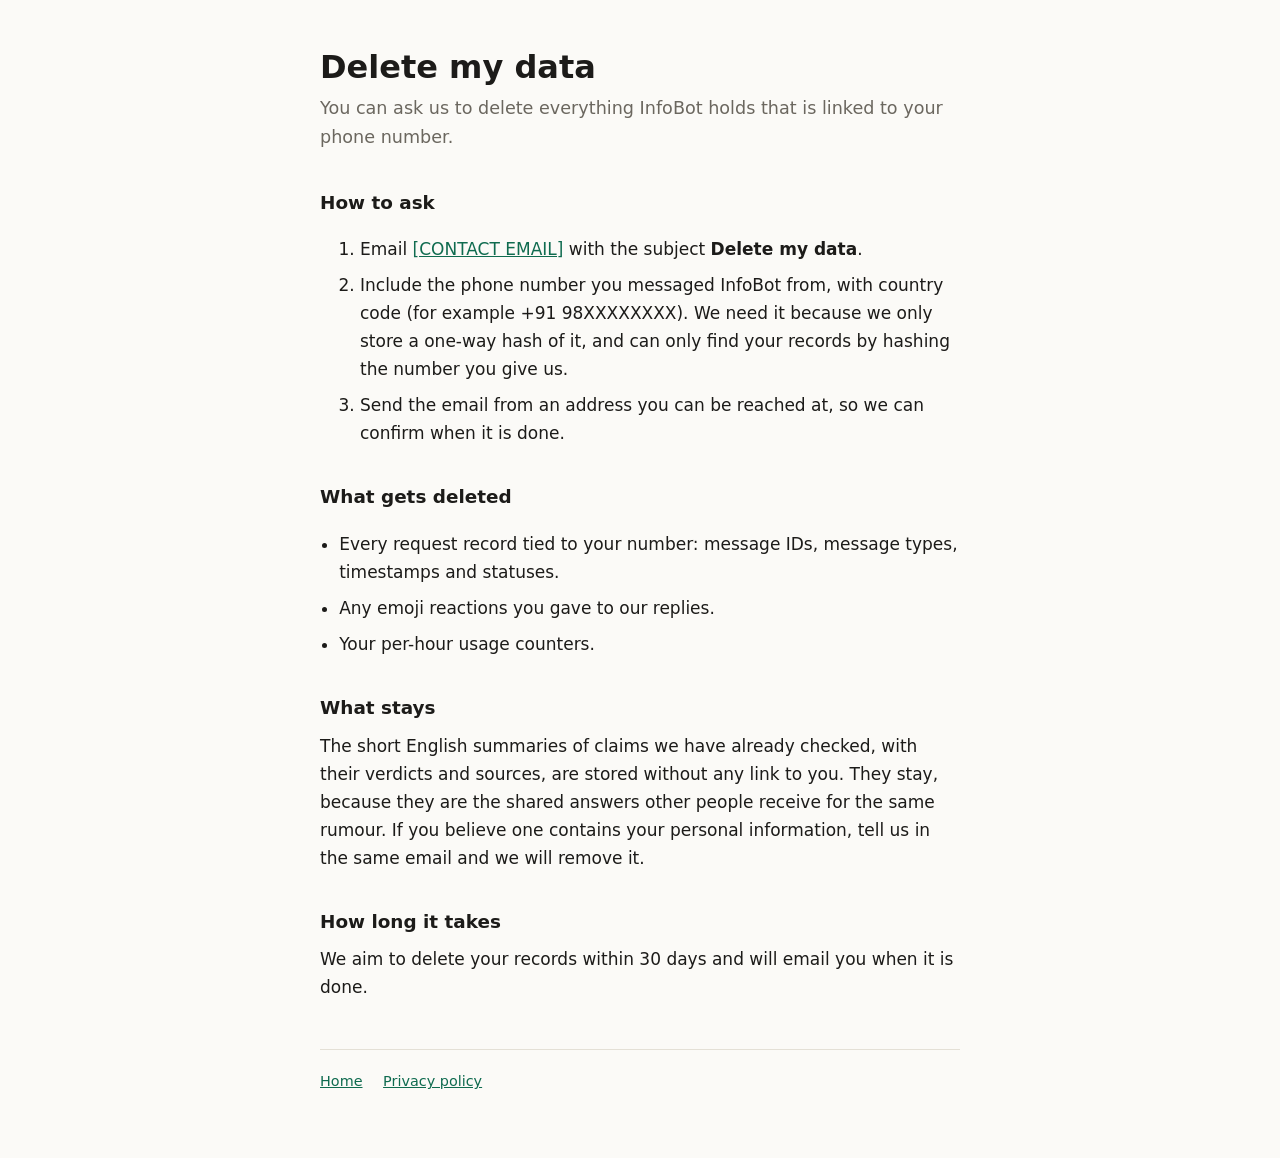
==== site/data-deletion.html @ 968822f5 "Add static public site: landing page, privacy policy, data deletion Needed for the Meta business pro" ====
<!doctype html>
<html lang="en">
<head>
  <meta charset="utf-8">
  <meta name="viewport" content="width=device-width, initial-scale=1">
  <title>Delete my data — InfoBot</title>
  <link rel="stylesheet" href="style.css">
</head>
<body>
<main>
  <h1>Delete my data</h1>
  <p class="lede">You can ask us to delete everything InfoBot holds that is linked to your phone number.</p>

  <h2>How to ask</h2>
  <ol>
    <li>Email <a href="mailto:[CONTACT EMAIL]">[CONTACT EMAIL]</a> with the subject <strong>Delete my data</strong>.</li>
    <li>Include the phone number you messaged InfoBot from, with country code (for example +91 98XXXXXXXX). We need it because we only store a one-way hash of it, and can only find your records by hashing the number you give us.</li>
    <li>Send the email from an address you can be reached at, so we can confirm when it is done.</li>
  </ol>

  <h2>What gets deleted</h2>
  <ul>
    <li>Every request record tied to your number: message IDs, message types, timestamps and statuses.</li>
    <li>Any emoji reactions you gave to our replies.</li>
    <li>Your per-hour usage counters.</li>
  </ul>

  <h2>What stays</h2>
  <p>The short English summaries of claims we have already checked, with their verdicts and sources, are stored without any link to you. They stay, because they are the shared answers other people receive for the same rumour. If you believe one contains your personal information, tell us in the same email and we will remove it.</p>

  <h2>How long it takes</h2>
  <p>We aim to delete your records within 30 days and will email you when it is done.</p>

  <footer>
    <a href="index.html">Home</a>
    <a href="privacy.html">Privacy policy</a>
  </footer>
</main>
</body>
</html>
---- site/style.css ----
:root {
  --bg: #fbfaf7;
  --fg: #1c1b19;
  --muted: #6b675f;
  --accent: #0f6b4f;
  --rule: #e4e0d6;
  --card: #ffffff;
}
@media (prefers-color-scheme: dark) {
  :root {
    --bg: #161715;
    --fg: #ecebe6;
    --muted: #9a978d;
    --accent: #5fd0a3;
    --rule: #2c2d29;
    --card: #1e1f1c;
  }
}
* { box-sizing: border-box; }
body {
  margin: 0;
  background: var(--bg);
  color: var(--fg);
  font: 17px/1.65 system-ui, -apple-system, "Segoe UI", Roboto, sans-serif;
}
main { max-width: 680px; margin: 0 auto; padding: 3rem 1.25rem 4rem; }
h1 { font-size: 2rem; line-height: 1.2; margin: 0 0 .5rem; }
h2 { font-size: 1.15rem; margin: 2.2rem 0 .4rem; }
p, li { margin: .5rem 0; }
ul { padding-left: 1.2rem; }
a { color: var(--accent); }
.lede { color: var(--muted); font-size: 1.1rem; margin-bottom: 2rem; }
.card {
  background: var(--card);
  border: 1px solid var(--rule);
  border-radius: 10px;
  padding: 1rem 1.25rem;
  margin: 1.5rem 0;
}
footer {
  margin-top: 3rem;
  padding-top: 1.25rem;
  border-top: 1px solid var(--rule);
  color: var(--muted);
  font-size: .9rem;
}
footer a { margin-right: 1rem; }
.updated { color: var(--muted); font-size: .9rem; }
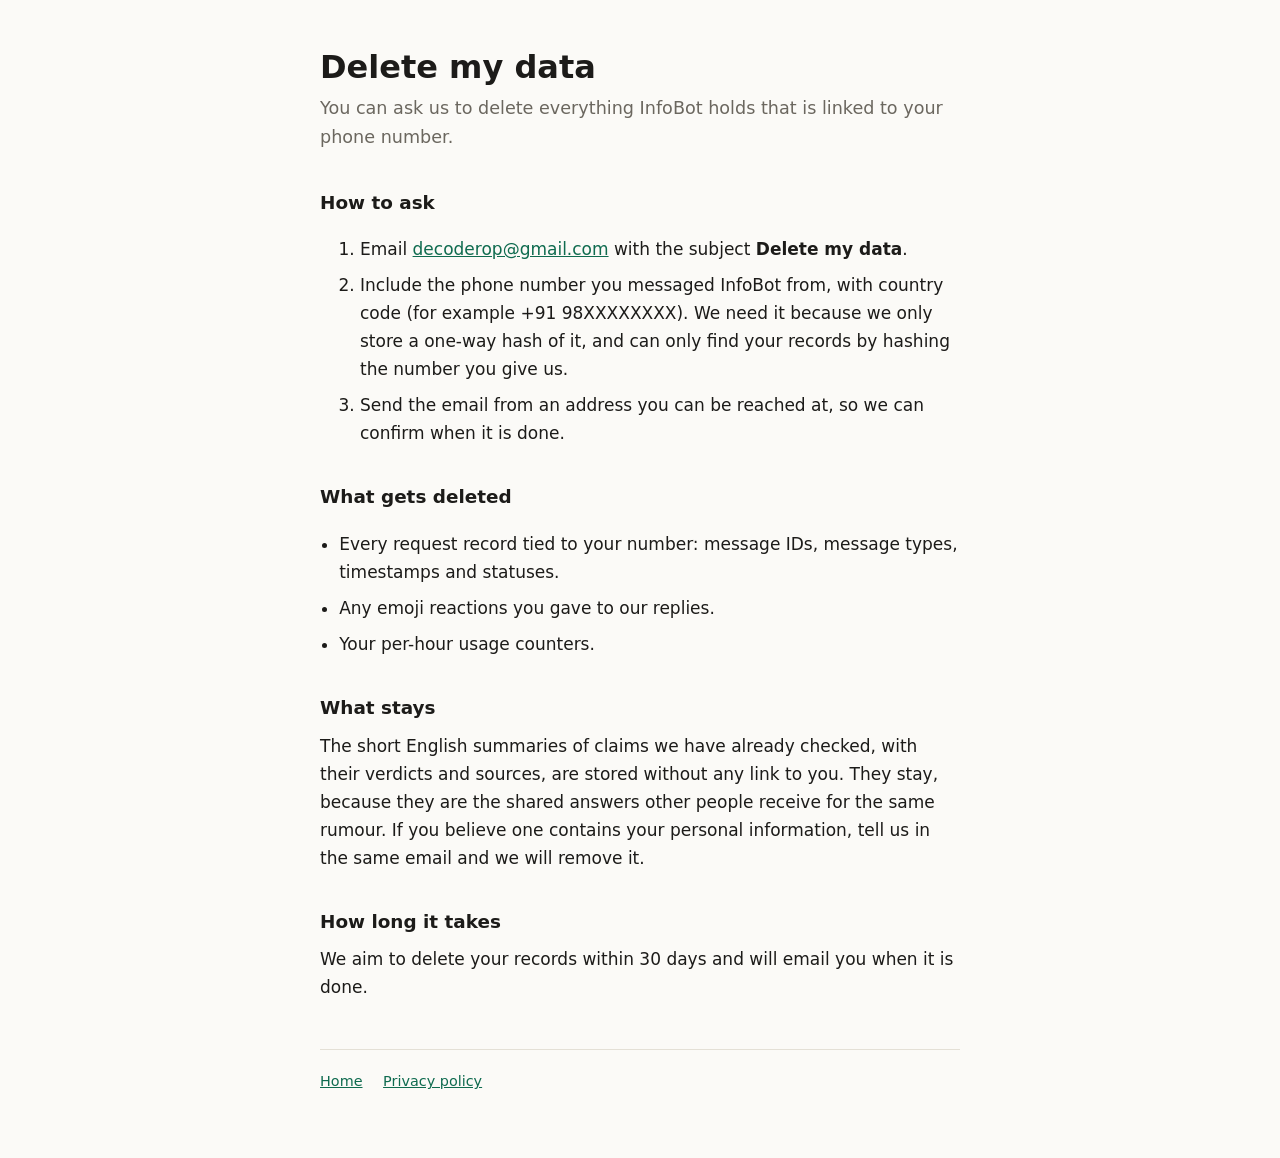
==== commit 53ca47cd: "Fill in operator name and contact email on the public site" ====
--- a/site/data-deletion.html
+++ b/site/data-deletion.html
@@ -13,7 +13,7 @@
 
   <h2>How to ask</h2>
   <ol>
-    <li>Email <a href="mailto:[CONTACT EMAIL]">[CONTACT EMAIL]</a> with the subject <strong>Delete my data</strong>.</li>
+    <li>Email <a href="mailto:decoderop@gmail.com">decoderop@gmail.com</a> with the subject <strong>Delete my data</strong>.</li>
     <li>Include the phone number you messaged InfoBot from, with country code (for example +91 98XXXXXXXX). We need it because we only store a one-way hash of it, and can only find your records by hashing the number you give us.</li>
     <li>Send the email from an address you can be reached at, so we can confirm when it is done.</li>
   </ol>
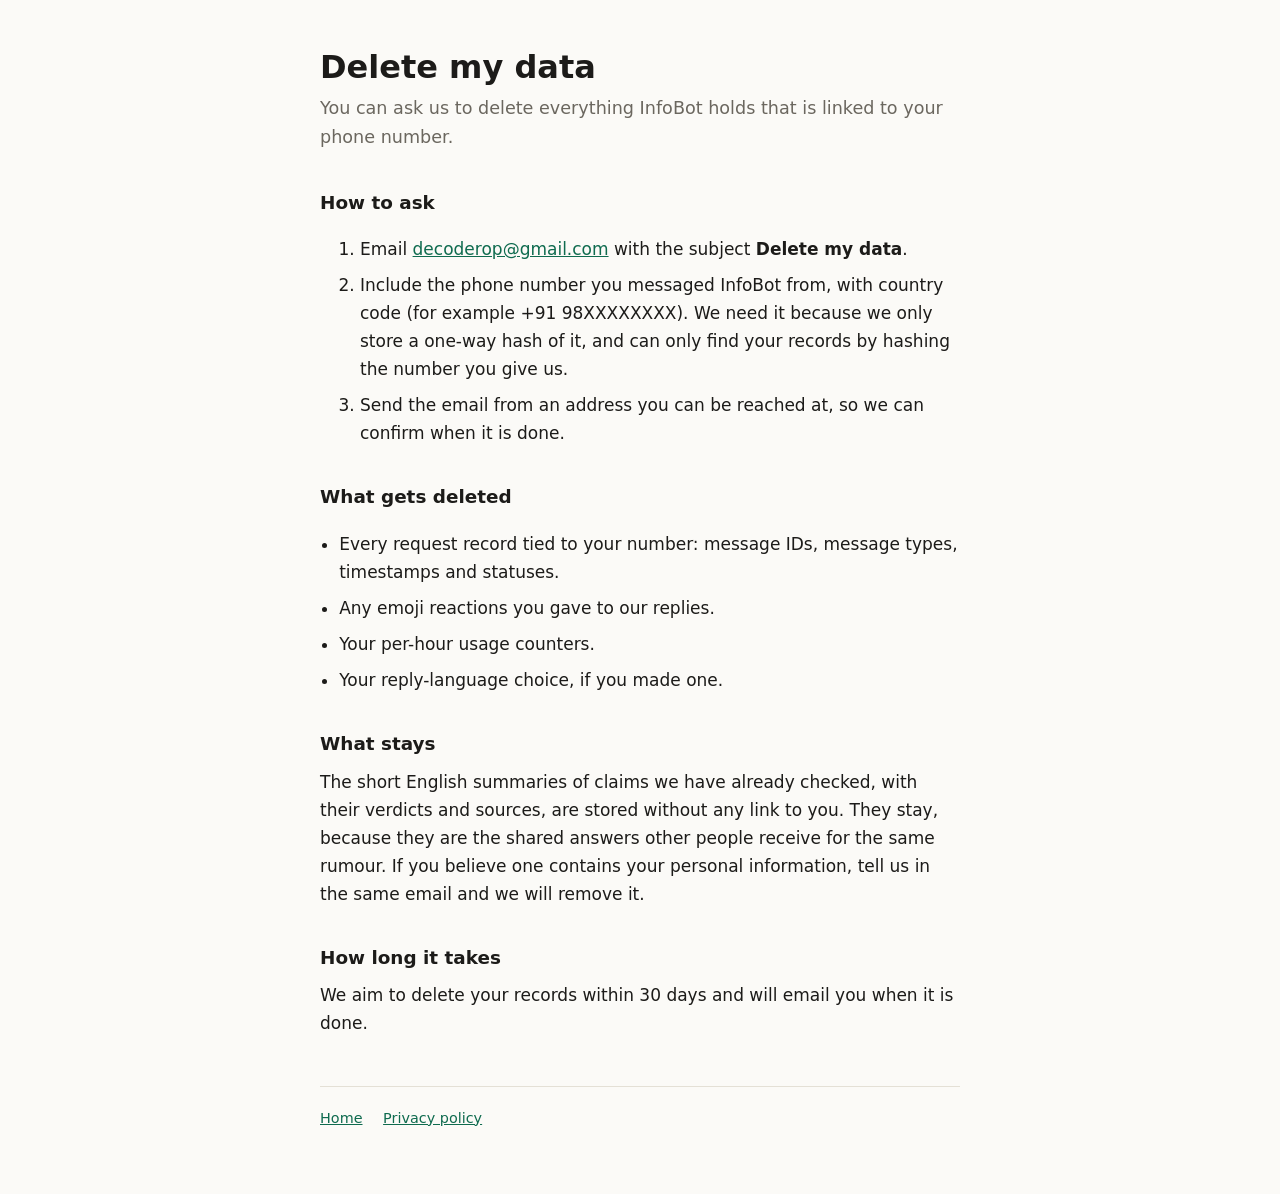
==== commit 9b83c4a1: "Reply language choice, scannable WhatsApp replies, faster model, pooled connections - Per-user reply" ====
--- a/site/data-deletion.html
+++ b/site/data-deletion.html
@@ -4,6 +4,8 @@
   <meta charset="utf-8">
   <meta name="viewport" content="width=device-width, initial-scale=1">
   <title>Delete my data — InfoBot</title>
+  <link rel="icon" type="image/png" href="favicon.png">
+  <link rel="apple-touch-icon" href="apple-touch-icon.png">
   <link rel="stylesheet" href="style.css">
 </head>
 <body>
@@ -23,6 +25,7 @@
     <li>Every request record tied to your number: message IDs, message types, timestamps and statuses.</li>
     <li>Any emoji reactions you gave to our replies.</li>
     <li>Your per-hour usage counters.</li>
+    <li>Your reply-language choice, if you made one.</li>
   </ul>
 
   <h2>What stays</h2>
--- a/site/style.css
+++ b/site/style.css
@@ -46,3 +46,5 @@
 }
 footer a { margin-right: 1rem; }
 .updated { color: var(--muted); font-size: .9rem; }
+
+.logo { display: block; width: 88px; height: 88px; border-radius: 50%; margin-bottom: 1.25rem; }
